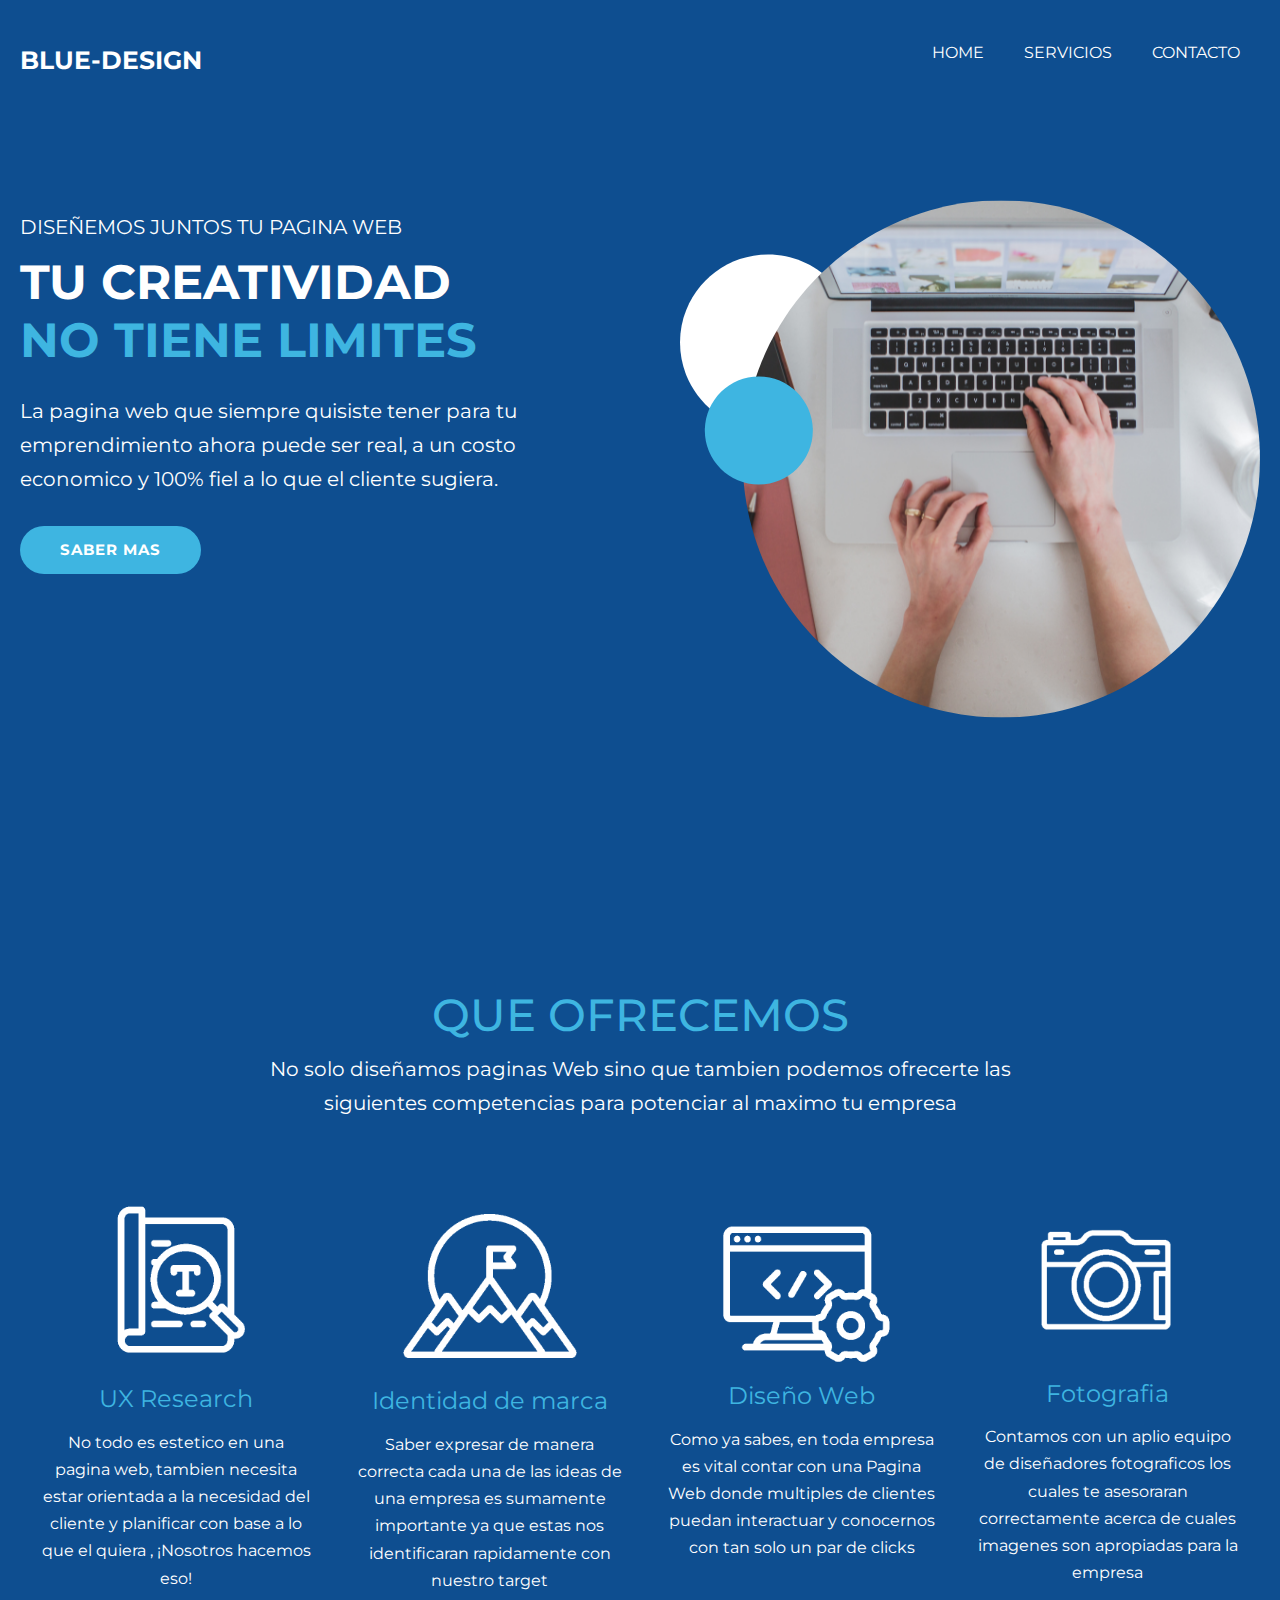
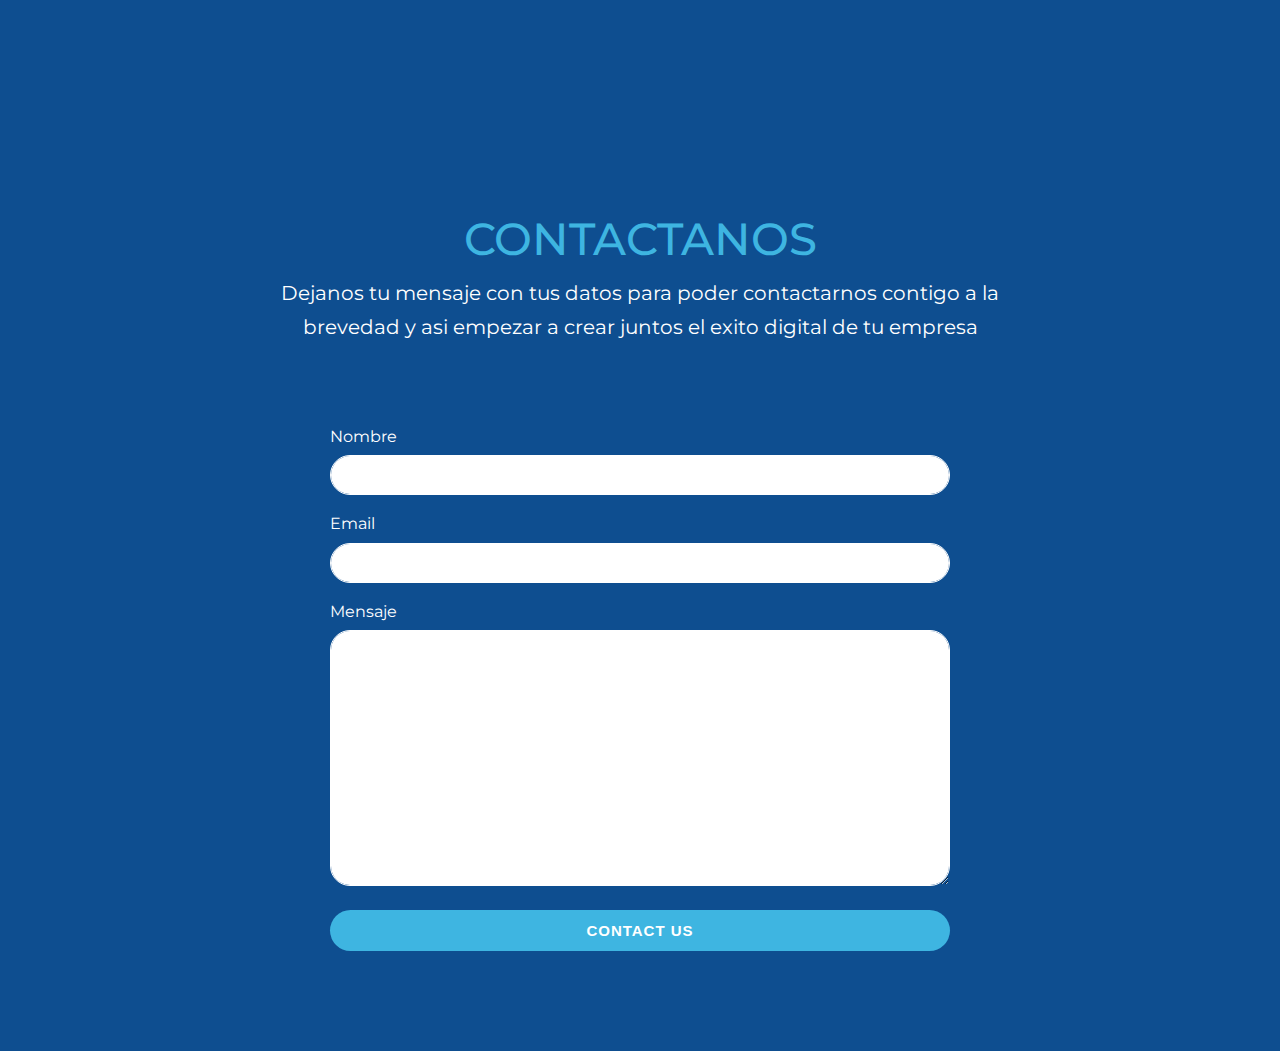
==== index.html @ a7cbb629 "primer comentario" ====
<!DOCTYPE html>
<html lang="en">

<head>
  <meta charset="UTF-8">
  <meta http-equiv="X-UA-Compatible" content="IE=edge">
  <meta name="viewport" content="width=device-width, initial-scale=1.0">
  <link rel="stylesheet" href="css/style.css">
  <title>BlueDesign | Bienvenidos</title>
</head>

<body>

  <header id="mainheader">
    <nav id="navbar">
      <div class="container">
        <h1 class="logo">Blue-Design</h1>
        <ul>
          <li><a href="#mainheader">Home</a></li>
          <li><a href="#services">Servicios</a></li>
          <li><a href="#contact">Contacto</a></li>
        </ul>
      </div>
    </nav>
    <div id="showcase">
      <div class="container">
        <div class="showcase-row">
          <div class="showcase-row-txt">
            <p class="large">Diseñemos juntos tu Pagina Web</p>
            <h1>Tu creatividad <br><span class="txt-secondary">no tiene limites </span></h1>
            <p class="large">La pagina web que siempre quisiste tener para tu emprendimiento ahora puede ser real, a un
              costo economico y 100% fiel a lo que el cliente sugiera.</p>
            <a href="#services" class="btn btn-dark">Saber mas</a>
          </div>
          <div class="showcase-row-img">
            <img src="./img/showcase.png" alt="">
          </div>
        </div>
      </div>
    </div>
  </header>

  <section id="services">
    <div class="container">
      <h2 class="txt-secondary">Que ofrecemos</h2>
      <p class="large">No solo diseñamos paginas Web sino que tambien podemos ofrecerte las siguientes competencias para
        potenciar al maximo tu empresa</p>
      <div class="services-row">
        <div class="services-row-box">
          <img src="./img/icon-ux.png" alt="">
          <h4 class="txt-secondary">UX Research</h4>
          <p>No todo es estetico en una pagina web, tambien necesita estar orientada a la necesidad del cliente y
            planificar con base a lo que el quiera , ¡Nosotros hacemos eso!</p>
        </div>
        <div class="services-row-box">
          <img src="./img/icon-brand.png" alt="icono">
          <h4 class="txt-secondary">Identidad de marca</h4>
          <p>Saber expresar de manera correcta cada una de las ideas de una empresa es sumamente importante ya que estas
            nos identificaran rapidamente con nuestro target</p>
        </div>
        <div class="services-row-box">
          <img src="./img/icon-web.png" alt="">
          <h4 class="txt-secondary">Diseño Web</h4>
          <p>Como ya sabes, en toda empresa es vital contar con una Pagina Web donde multiples de clientes puedan interactuar y conocernos con tan solo un par de clicks</p>
        </div>
        <div class="services-row-box">
          <img src="./img/icon-photo.png" alt="">
          <h4 class="txt-secondary">Fotografia</h4>
          <p> Contamos con un aplio equipo de diseñadores fotograficos los cuales te asesoraran correctamente acerca de cuales imagenes son apropiadas para la empresa </p>
        </div>
      </div>
    </div>
  </section>

  <section id="contact">
    <div class="container">
      <h2 class="txt-secondary">Contactanos</h2>
      <p class="large">Dejanos tu mensaje con tus datos para poder contactarnos contigo a la brevedad y asi empezar a crear juntos el exito digital de tu empresa</p>
      <form action="">
        <div class="form-group">
          <label for="name">Nombre</label>
          <input class="form-control" type="text">
        </div>
        <div class="form-group">
          <label for="name">Email</label>
          <input class="form-control" type="email">
        </div>
        <div class="form-group">
          <label for="name">Mensaje</label>
          <textarea class="form-control" name="message" id="message" cols="30" rows="10"></textarea>
        </div>
        <button class="btn btn-dark">Contact Us</button>
      </form>
    </div>
  </section>

</body>

</html>
---- css/style.css ----
@import url("https://fonts.googleapis.com/css2?family=Montserrat:wght@100;200;300;400;500;600;700;800;900&display=swap");
* {
  box-sizing: border-box;
  margin: 0;
  padding: 0;
}

html,
body {
  background-color: #0E4E90;
  color: #FFF;
  font-family: "Montserrat", sans-serif;
  line-height: 1.6;
  scroll-behavior: smooth;
}

h1 {
  font-size: 3rem;
}

h2 {
  font-size: 2.8rem;
  font-weight: 500;
  text-transform: uppercase;
}

h4 {
  font-size: 1.5rem;
  font-weight: 400;
}

p {
  font-size: 1rem;
  margin: 10px 0;
  line-height: 1.7em;
}

a {
  text-decoration: none;
}

.container {
  margin: auto;
  max-width: 1300px;
  overflow: auto;
  padding: 0 20px;
}

.large {
  font-size: 1.25rem;
}

.btn {
  display: inline-block;
  font-size: 15px;
  padding: 12px 40px;
  cursor: pointer;
  font-weight: bold;
  letter-spacing: 1px;
  border-radius: 30px;
  text-transform: uppercase;
}

.btn-dark {
  background: #3EB5E1;
  border: none;
  color: #FFF;
}

.txt-secondary {
  color: #3EB5E1;
}

form label {
  display: inline-block;
  margin-bottom: 6px;
  color: #FFF;
}
form .form-group {
  margin-bottom: 16px;
}
form .form-control {
  width: 100%;
  padding: 7px 12px;
  font-size: 1rem;
  line-height: 1.5;
  color: #495057;
  background-color: #fff;
  background-clip: padding-box;
  border: 1px solid #FFF;
  border-radius: 20px;
}

/* Mainheader */
#mainheader {
  height: 100vh;
}
#mainheader h1 {
  font-weight: 700;
  line-height: 1.2em;
  text-transform: uppercase;
}

/* Navbar */
#navbar {
  overflow: auto;
  padding-top: 20px;
  padding-bottom: 20px;
}
#navbar a {
  color: #fff;
}
#navbar .logo {
  float: left;
  padding-top: 25px;
  font-size: 25px;
  height: 100px;
}
#navbar ul {
  list-style: none;
  float: right;
  text-transform: uppercase;
}
#navbar ul li {
  float: left;
}
#navbar ul li a {
  display: block;
  padding: 20px;
  text-align: center;
}

/* Showcase */
#showcase {
  padding: 60px 0;
}
#showcase .showcase-row {
  display: flex;
}
#showcase .showcase-row-txt {
  padding-right: 60px;
}
#showcase .showcase-row-txt p:first-child {
  text-transform: uppercase;
}
#showcase .showcase-row-txt p:nth-last-child(2) {
  padding-top: 15px;
  padding-bottom: 20px;
}
#showcase .showcase-row-img {
  padding-left: 20px;
}

/* Services */
#services {
  padding: 80px 0;
}
#services h2,
#services p.large {
  text-align: center;
  width: 60%;
  margin: 0 auto;
}
#services .services-row {
  display: flex;
  padding-top: 50px;
  padding-bottom: 20px;
}
#services .services-row img {
  width: 70%;
  display: block;
  margin: 0 auto;
}
#services .services-row-box {
  padding: 20px;
}
#services .services-row-box h4,
#services .services-row-box p {
  text-align: center;
}

/* Contact */
#contact {
  padding: 80px 0;
}
#contact h2,
#contact p.large {
  text-align: center;
  width: 60%;
  margin: 0 auto;
}
#contact form {
  padding-top: 80px;
  padding-bottom: 20px;
  width: 50%;
  margin: 0 auto;
}
#contact form button {
  width: 100%;
}

/* Footer */
#mainfooter {
  background: #0E4E90;
  text-align: center;
  padding: 30px;
}

@media (max-width: 700px) {
  /* Mainheader */
  #mainheader {
    height: 100%;
  }

  /* Navbar */
  #navbar {
    padding-top: 10px;
    padding-bottom: 10px;
  }
  #navbar .logo {
    float: none;
    text-align: center;
    padding-top: 20px;
    font-size: 25px;
    height: 100%;
  }
  #navbar ul {
    float: none;
    padding-left: 50px;
  }

  /* Showcase */
  #showcase {
    padding: 20px 0;
  }
  #showcase .showcase-row {
    flex-wrap: wrap;
  }
  #showcase .showcase-row-txt {
    padding-right: 0;
    text-align: center;
    padding-bottom: 40px;
  }
  #showcase .showcase-row-img {
    padding-left: 0;
  }
  #showcase .showcase-row-img img {
    width: 100%;
  }

  /* Services */
  #services {
    padding: 40px 0;
  }
  #services h2,
#services p.large {
    width: 100%;
  }
  #services .services-row {
    flex-wrap: wrap;
    padding-top: 0;
  }
  #services .services-row-box {
    padding: 10px;
  }

  /* Contact */
  #contact {
    padding: 40px 0;
  }
  #contact h2,
#contact p.large {
    width: 100%;
  }
  #contact form {
    padding-top: 30px;
    width: 100%;
  }
}

/*# sourceMappingURL=style.css.map */
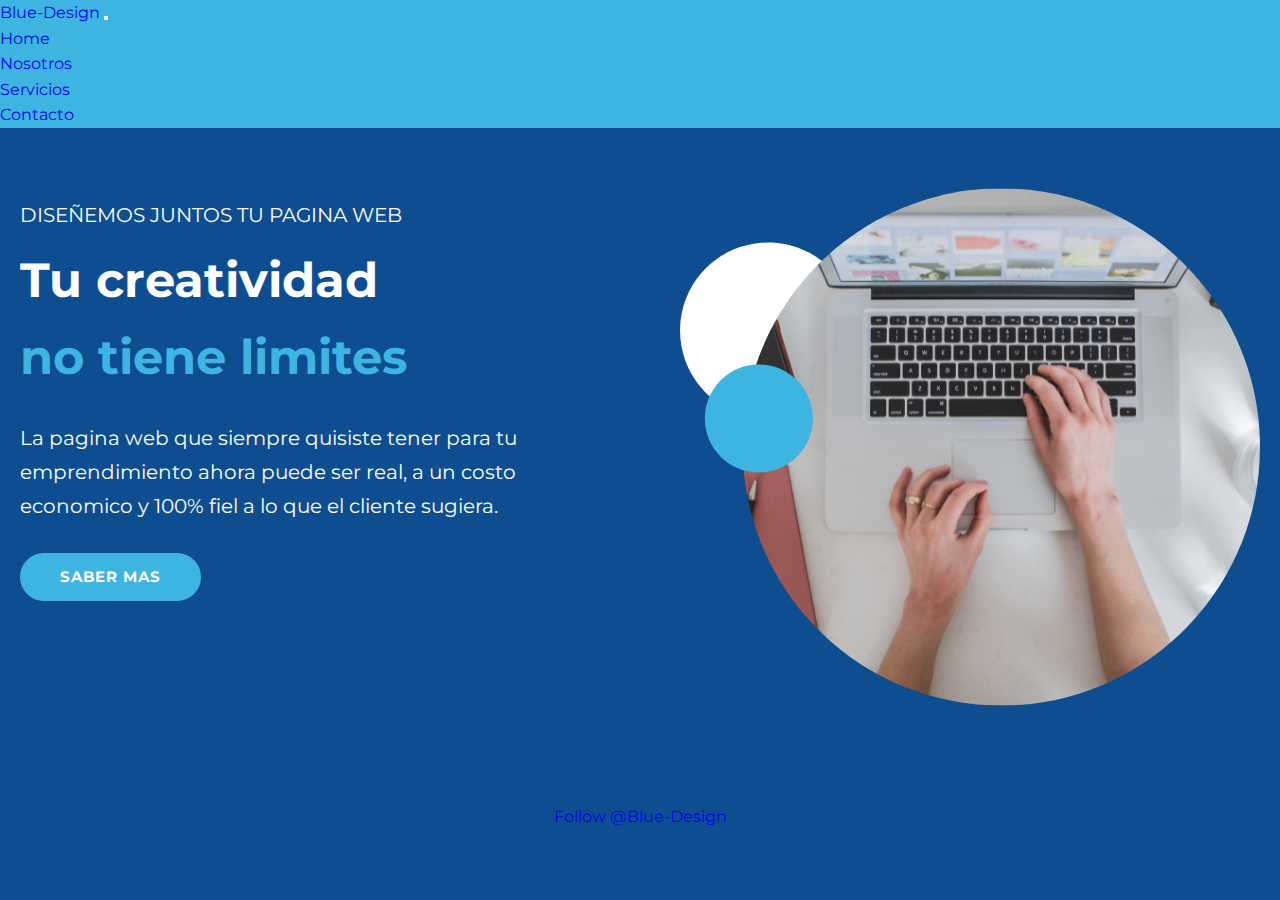
==== commit 49fcc7a7: "finalizacion" ====
--- a/index.html
+++ b/index.html
@@ -5,23 +5,43 @@
   <meta charset="UTF-8">
   <meta http-equiv="X-UA-Compatible" content="IE=edge">
   <meta name="viewport" content="width=device-width, initial-scale=1.0">
-  <link rel="stylesheet" href="css/style.css">
+  <link href="https://cdn.jsdelivr.net/npm/bootstrap@5.2.1/dist/css/bootstrap.min.css" rel="stylesheet"
+    integrity="sha384-iYQeCzEYFbKjA/T2uDLTpkwGzCiq6soy8tYaI1GyVh/UjpbCx/TYkiZhlZB6+fzT" crossorigin="anonymous">
+  
+  <link rel="stylesheet" href="./css/style.css">
   <title>BlueDesign | Bienvenidos</title>
 </head>
 
 <body>
 
-  <header id="mainheader">
-    <nav id="navbar">
-      <div class="container">
-        <h1 class="logo">Blue-Design</h1>
-        <ul>
-          <li><a href="#mainheader">Home</a></li>
-          <li><a href="#services">Servicios</a></li>
-          <li><a href="#contact">Contacto</a></li>
+  <header>
+  <nav class="navbar navbar navbar-dark" style="background-color: #3EB5E1;">
+    <div class="container-fluid">
+      <a class="navbar-brand" href="./index.html">Blue-Design</a>
+      <button class="navbar-toggler" type="button" data-bs-toggle="collapse" data-bs-target="#navbarNav" aria-controls="navbarNav" aria-expanded="false" aria-label="Toggle navigation">
+        <span class="navbar-toggler-icon"></span>
+      </button>
+      <div class="collapse navbar-collapse" id="navbarNav">
+        <ul class="navbar-nav">
+          <li class="nav-item">
+            <a class="nav-link active" aria-current="page" href="index.html">Home</a>
+          </li>
+          <li class="nav-item">
+            <a class="nav-link" href="./pages/nosotros.html">Nosotros</a>
+          </li>
+          <li class="nav-item">
+            <a class="nav-link" href="./pages/servicios.html">Servicios</a>
+          </li>
+          <li class="nav-item">
+            <a class="nav-link" href="./pages/contacto.html">Contacto</a>
+          </li>
         </ul>
       </div>
-    </nav>
+    </div>
+  </nav>
+  </header>
+  
+  <main>
     <div id="showcase">
       <div class="container">
         <div class="showcase-row">
@@ -30,7 +50,7 @@
             <h1>Tu creatividad <br><span class="txt-secondary">no tiene limites </span></h1>
             <p class="large">La pagina web que siempre quisiste tener para tu emprendimiento ahora puede ser real, a un
               costo economico y 100% fiel a lo que el cliente sugiera.</p>
-            <a href="#services" class="btn btn-dark">Saber mas</a>
+            <a href="./pages/servicios.html" class="btn btn-dark">Saber mas</a>
           </div>
           <div class="showcase-row-img">
             <img src="./img/showcase.png" alt="">
@@ -38,62 +58,21 @@
         </div>
       </div>
     </div>
-  </header>
+  </main>
 
-  <section id="services">
-    <div class="container">
-      <h2 class="txt-secondary">Que ofrecemos</h2>
-      <p class="large">No solo diseñamos paginas Web sino que tambien podemos ofrecerte las siguientes competencias para
-        potenciar al maximo tu empresa</p>
-      <div class="services-row">
-        <div class="services-row-box">
-          <img src="./img/icon-ux.png" alt="">
-          <h4 class="txt-secondary">UX Research</h4>
-          <p>No todo es estetico en una pagina web, tambien necesita estar orientada a la necesidad del cliente y
-            planificar con base a lo que el quiera , ¡Nosotros hacemos eso!</p>
-        </div>
-        <div class="services-row-box">
-          <img src="./img/icon-brand.png" alt="icono">
-          <h4 class="txt-secondary">Identidad de marca</h4>
-          <p>Saber expresar de manera correcta cada una de las ideas de una empresa es sumamente importante ya que estas
-            nos identificaran rapidamente con nuestro target</p>
-        </div>
-        <div class="services-row-box">
-          <img src="./img/icon-web.png" alt="">
-          <h4 class="txt-secondary">Diseño Web</h4>
-          <p>Como ya sabes, en toda empresa es vital contar con una Pagina Web donde multiples de clientes puedan interactuar y conocernos con tan solo un par de clicks</p>
-        </div>
-        <div class="services-row-box">
-          <img src="./img/icon-photo.png" alt="">
-          <h4 class="txt-secondary">Fotografia</h4>
-          <p> Contamos con un aplio equipo de diseñadores fotograficos los cuales te asesoraran correctamente acerca de cuales imagenes son apropiadas para la empresa </p>
-        </div>
+  <footer>
+    <section id="mainfooter">
+      <div class="container">
+        <a href="https://twitter.com/bluedesignusa" class="twitter-follow-button" data-show-count="false">Follow
+          @Blue-Design</a>
+        <script async src="https://platform.twitter.com/widgets.js" charset="utf-8"></script>
       </div>
-    </div>
-  </section>
+    </section>
+  </footer>
 
-  <section id="contact">
-    <div class="container">
-      <h2 class="txt-secondary">Contactanos</h2>
-      <p class="large">Dejanos tu mensaje con tus datos para poder contactarnos contigo a la brevedad y asi empezar a crear juntos el exito digital de tu empresa</p>
-      <form action="">
-        <div class="form-group">
-          <label for="name">Nombre</label>
-          <input class="form-control" type="text">
-        </div>
-        <div class="form-group">
-          <label for="name">Email</label>
-          <input class="form-control" type="email">
-        </div>
-        <div class="form-group">
-          <label for="name">Mensaje</label>
-          <textarea class="form-control" name="message" id="message" cols="30" rows="10"></textarea>
-        </div>
-        <button class="btn btn-dark">Contact Us</button>
-      </form>
-    </div>
-  </section>
-
+  <script src="https://cdn.jsdelivr.net/npm/bootstrap@5.2.1/dist/js/bootstrap.bundle.min.js"
+    integrity="sha384-u1OknCvxWvY5kfmNBILK2hRnQC3Pr17a+RTT6rIHI7NnikvbZlHgTPOOmMi466C8"
+    crossorigin="anonymous"></script>
 </body>
 
 </html>